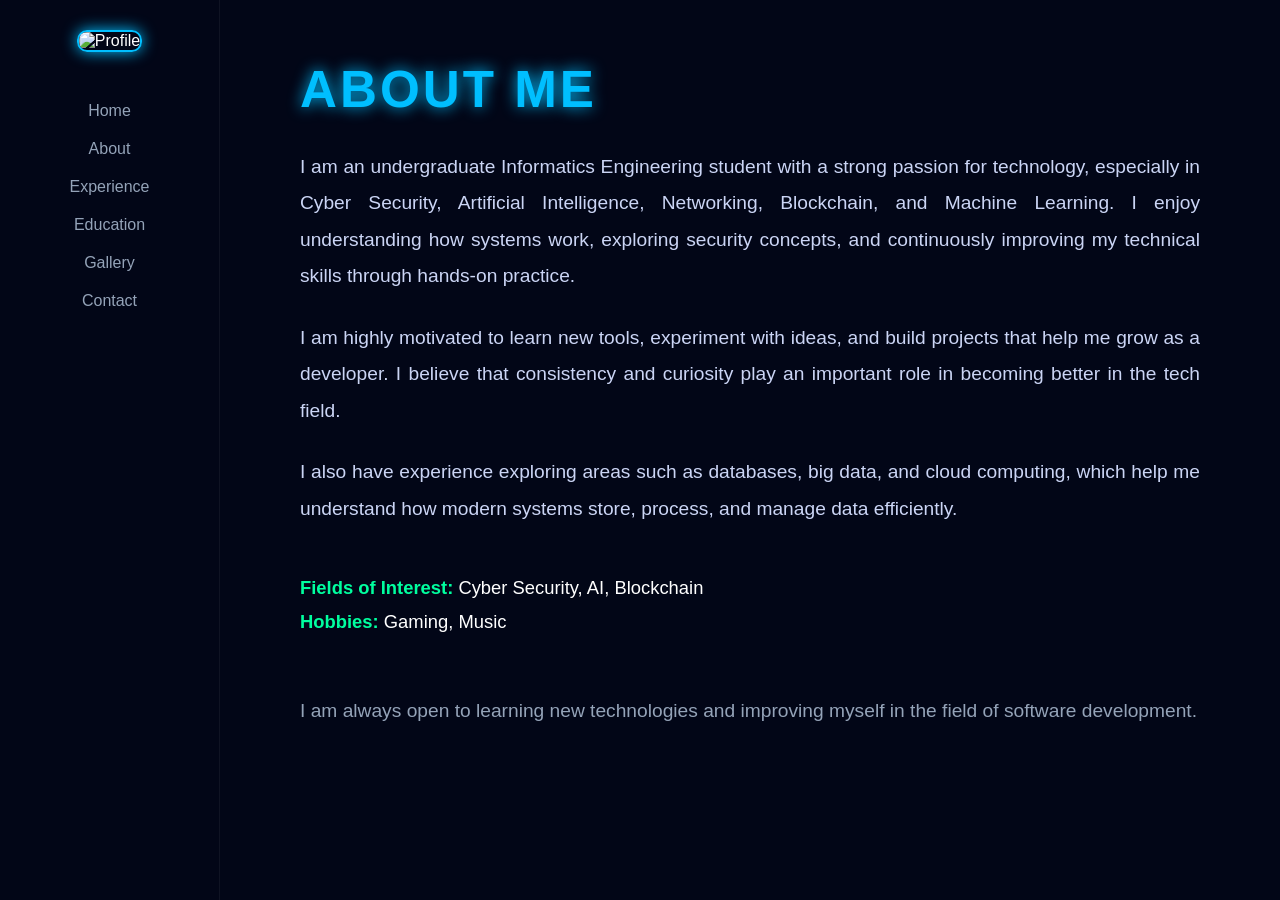
==== about.html @ 000ac721 "Add files via upload" ====
<!DOCTYPE html>
<html lang="en">
<head>
  <meta charset="UTF-8">
  <meta name="viewport" content="width=device-width, initial-scale=1.0">
  <title>About - Erick</title>

  <link rel="stylesheet" href="style.css">
  <link href="https://unpkg.com/aos@2.3.4/dist/aos.css" rel="stylesheet">
</head>
<body>

  <!-- SIDEBAR -->
  <div class="sidebar">
    <img src="assets/img/navbar photo.jpeg" alt="Profile">
    <ul>
      <li><a href="index.html">Home</a></li>
      <li><a href="about.html">About</a></li>
      <li><a href="experience.html">Experience</a></li>
      <li><a href="education.html">Education</a></li>
      <li><a href="gallery.html">Gallery</a></li>
      <li><a href="contact.html">Contact</a></li>
  </div>

  <!-- MAIN -->
  <div class="main main-left">



      <h1 data-aos="fade-up">ABOUT ME</menu></h1>

       <p class="about-text" data-aos="fade-up" data-aos-delay="200">
    I am an undergraduate Informatics Engineering student with a strong passion for technology, especially in Cyber Security, Artificial Intelligence, Networking, Blockchain, and Machine Learning. 
    I enjoy understanding how systems work, exploring security concepts, and continuously improving my technical skills through hands-on practice.
  </p>

  <p class="about-text" data-aos="fade-up" data-aos-delay="300">
    I am highly motivated to learn new tools, experiment with ideas, and build projects that help me grow as a developer. 
    I believe that consistency and curiosity play an important role in becoming better in the tech field.
  </p>
  <p class="about-text" data-aos="fade-up" data-aos-delay="350">
    I also have experience exploring areas such as databases, big data, and cloud computing, which help me understand how modern systems store, process, and manage data efficiently.
  </p>


      <div class="about-list" data-aos="fade-up" data-aos-delay="400">

        <p><strong>Fields of Interest:</strong> Cyber Security, AI, Blockchain</p>
        <p><strong>Hobbies:</strong> Gaming, Music</p>

      </div>

      <p class="closing" data-aos="fade-up" data-aos-delay="600">
        I am always open to learning new technologies and improving myself
        in the field of software development.
      </p>

    </section>

  </div>

  <script src="https://unpkg.com/aos@2.3.4/dist/aos.js"></script>
  <script>
    AOS.init();
  </script>

  <script src="https://unpkg.com/aos@2.3.4/dist/aos.js"></script>
  <script>
    AOS.init();
  </script>

</body>
</html>
---- style.css ----
* {
  margin: 0;
  padding: 0;
  box-sizing: border-box;
  font-family: "Segoe UI", sans-serif;
}

body {
  display: flex;
  background: #020617;
  color: white;
}

/* SIDEBAR */
.sidebar {
  width: 220px;
  height: 100vh;
  background: #020617;
  border-right: 1px solid rgba(255, 255, 255, 0.05);
  padding: 30px 20px;
  text-align: center;
}

.sidebar img {
  width: 90px;
  border-radius: 10px;
  margin-bottom: 30px;
  border: 2px solid #00bfff;
  box-shadow: 0 0 15px #00bfff;
}

.sidebar ul {
  list-style: none;
}

.sidebar ul li {
  margin: 20px 0;
}

.sidebar ul li a {
  color: #94a3b8;
  text-decoration: none;
  transition: 0.3s;
}

.sidebar ul li a:hover {
  color: #00ff9f;
  text-shadow: 0 0 10px #00ff9f;
}

/* MAIN */
.main {
  flex: 1;
  padding: 60px 80px;
  display: flex;
  flex-direction: column;
  align-items: center;
  text-align: center;
}

/* HERO */
.hero {
  display: flex;
  align-items: center;
  justify-content: space-between;
  height: 100vh;
}

/* LEFT */
.hero-left {
  max-width: 50%;
}

.hero-left h1 {
  font-size: 3rem;
}

.hero-left span {
  color: #00bfff;
  text-shadow: 0 0 10px #00bfff;
}

#typing {
  color: #00ff9f;
}

.hero-left p {
  margin: 20px 0;
  color: #94a3b8;
}

/* BUTTON */
.buttons {
  display: flex;
  gap: 15px;
}

.btn-primary {
  background: #00bfff;
  border: none;
  padding: 10px 20px;
  color: black;
  cursor: pointer;
}

.btn-outline {
  background: transparent;
  border: 1px solid #00bfff;
  color: #00bfff;
  padding: 10px 20px;
  cursor: pointer;
}

/* FOTO */
.hero-right img {
  width: 280px;
  border-radius: 50%;
  border: 3px solid #00bfff;
  box-shadow:
    0 0 30px #00bfff,
    0 0 60px #00bfff;
  transition: 0.4s;
}

.hero-right img:hover {
  transform: scale(1.05);
  box-shadow:
    0 0 40px #00ff9f,
    0 0 80px #00ff9f;
}

/* ABOUT */
.about {
  margin-bottom: 60px;
}

.about h1 {
  font-size: 2.5rem;
  margin-bottom: 20px;
}

.about p {
  max-width: 700px;
  color: #94a3b8;
}

/* INTEREST */
.interest {
  margin-bottom: 60px;
}

.interest-box {
  display: grid;
  grid-template-columns: repeat(2, 1fr);
  gap: 20px;
}

.card {
  background: rgba(30, 41, 59, 0.6);
  padding: 20px;
  border-radius: 10px;
  backdrop-filter: blur(10px);
  transition: 0.3s;
}

.card:hover {
  transform: translateY(-5px);
  box-shadow: 0 0 15px #00bfff;
}

/* SKILLS */
.skills {
  margin-bottom: 60px;
}

.skill {
  margin: 15px 0;
}

.bar {
  width: 100%;
  height: 8px;
  background: #1e293b;
  border-radius: 10px;
}

.bar span {
  display: block;
  height: 100%;
  background: #00bfff;
  border-radius: 10px;
}

/* ACTIVE MENU */
.sidebar a.active {
  color: #00bfff;
  text-shadow: 0 0 10px #00bfff;
}

/* ABOUT SECTION */
.about {
  flex: 1;
  max-width: 100%;
  padding-right: 0;
}
.main {
  padding: 60px 80px;
}

/* TITLE */
.about h1 {
  font-size: 3.2rem;
  margin-bottom: 30px;
  color: #00bfff;
  text-shadow: 0 0 15px #00bfff;
  letter-spacing: 3px;
}

/* TEXT PARAGRAPH */
.about-text {
  font-size: 1.2rem;
  color: #cbd5f5;
  line-height: 1.9;
  margin-bottom: 25px;
  text-align: justify; /* INI KUNCI VISUAL */
}

/* LIST */
.about-list {
  margin-top: 25px;
  margin-bottom: 25px;
}

.about-list p {
  font-size: 1.15rem;
  margin-bottom: 12px;
}

/* BOLD LABEL */
.about-list strong {
  color: #00ff9f;
  font-weight: 600;
}

/* CLOSING */
.closing {
  font-size: 1.2rem;
  color: #94a3b8;
  margin-top: 30px;
}

/* Single viewport height - no scroll on any device */
.full-font-about {
  height: calc(100vh - 140px); /* Account for .main padding 60px top/bottom */
  display: flex;
  flex-direction: column;
  justify-content: space-between;
  padding: 20px 0;
}

.full-font-about h1 {
  font-size: clamp(2.8rem, 7vw, 5.5rem) !important;
  margin-bottom: 20px;
  line-height: 1.05;
  flex-shrink: 0;
}

.full-font-about .about-text {
  font-size: clamp(1.4rem, 2.8vw, 2.2rem) !important;
  line-height: 1.45;
  flex: 1;
  overflow: hidden;
  hyphens: auto;
  word-break: break-word;
  display: -webkit-box;
  -webkit-line-clamp: 4; /* Limit lines if too long */
  -webkit-box-orient: vertical;
}

.full-font-about .about-list {
  flex-shrink: 0;
  margin: 15px 0;
}

.full-font-about .about-list p {
  font-size: clamp(1.3rem, 2.5vw, 2rem) !important;
  margin-bottom: 10px;
}

.full-font-about .closing {
  font-size: clamp(1.3rem, 2.5vw, 2rem) !important;
  flex-shrink: 0;
}

/* EXPERIENCE */
.experience-item {
  width: 100%;
  margin-bottom: 60px;
}

/* IMAGE */
.experience-item img {
  width: 100%;
  max-width: 600px;
  display: block;
  margin: 0 auto 20px;
  border-radius: 10px;
  border: 2px solid #00bfff;
  box-shadow: 0 0 20px #00bfff;
}

.experience-item img:hover {
  transform: scale(1.03);
  box-shadow: 0 0 30px #00ff9f;
}

/* TEXT */
.experience-text {
  width: 100%;
  max-width: 700px;
  font-size: 1.1rem;
  line-height: 1.8;
  color: #cbd5f5;
  text-align: center;
  margin: 0 auto;
}

.main-left {
  align-items: flex-start !important;
  text-align: left !important;
  padding: 60px 80px;
}

.main-left h1 {
  text-align: left !important;
  font-size: 3.2rem;
  margin-bottom: 30px;
  color: #00bfff;
  text-shadow: 0 0 15px #00bfff;
  letter-spacing: 3px;
}

.main-left .about-text {
  text-align: justify;
}

.main-centered {
  align-items: center !important;
  text-align: center !important;
}

/* EDUCATION SECTION */
.education-section {
  width: 100%;
  padding: 40px 80px;
}

/* TITLE */
.education-title {
  color: #00eaff;
  font-size: 36px;
  margin-bottom: 40px;
  text-align: left;
}

/* CARD CONTAINER */
.education-container {
  display: flex;
  justify-content: center;
}

/* CARD */
.education-card {
  background: #0f172a;
  padding: 25px;
  border-radius: 12px;
  max-width: 700px;
  width: 100%;
  box-shadow: 0 0 20px rgba(0, 255, 255, 0.1);
  transition: 0.3s ease;
  text-align: left;
}

.education-card:hover {
  transform: translateY(-5px);
  box-shadow: 0 0 25px rgba(0, 255, 255, 0.3);
}

/* TEXT */
.education-card h2 {
  color: #00eaff;
  margin-bottom: 5px;
}

.edu-university {
  color: #cbd5f5;
  font-weight: bold;
}

.edu-year {
  color: #94a3b8;
  margin-bottom: 10px;
}

.edu-desc {
  color: #e2e8f0;
  margin-bottom: 15px;
  line-height: 1.6;
}

/* TAGS */
.edu-tags span {
  display: inline-block;
  background: transparent;
  color: #00eaff;
  padding: 5px 10px;
  margin: 5px 5px 0 0;
  border-radius: 8px;
  font-size: 12px;
  border: 1px solid #00eaff;
}
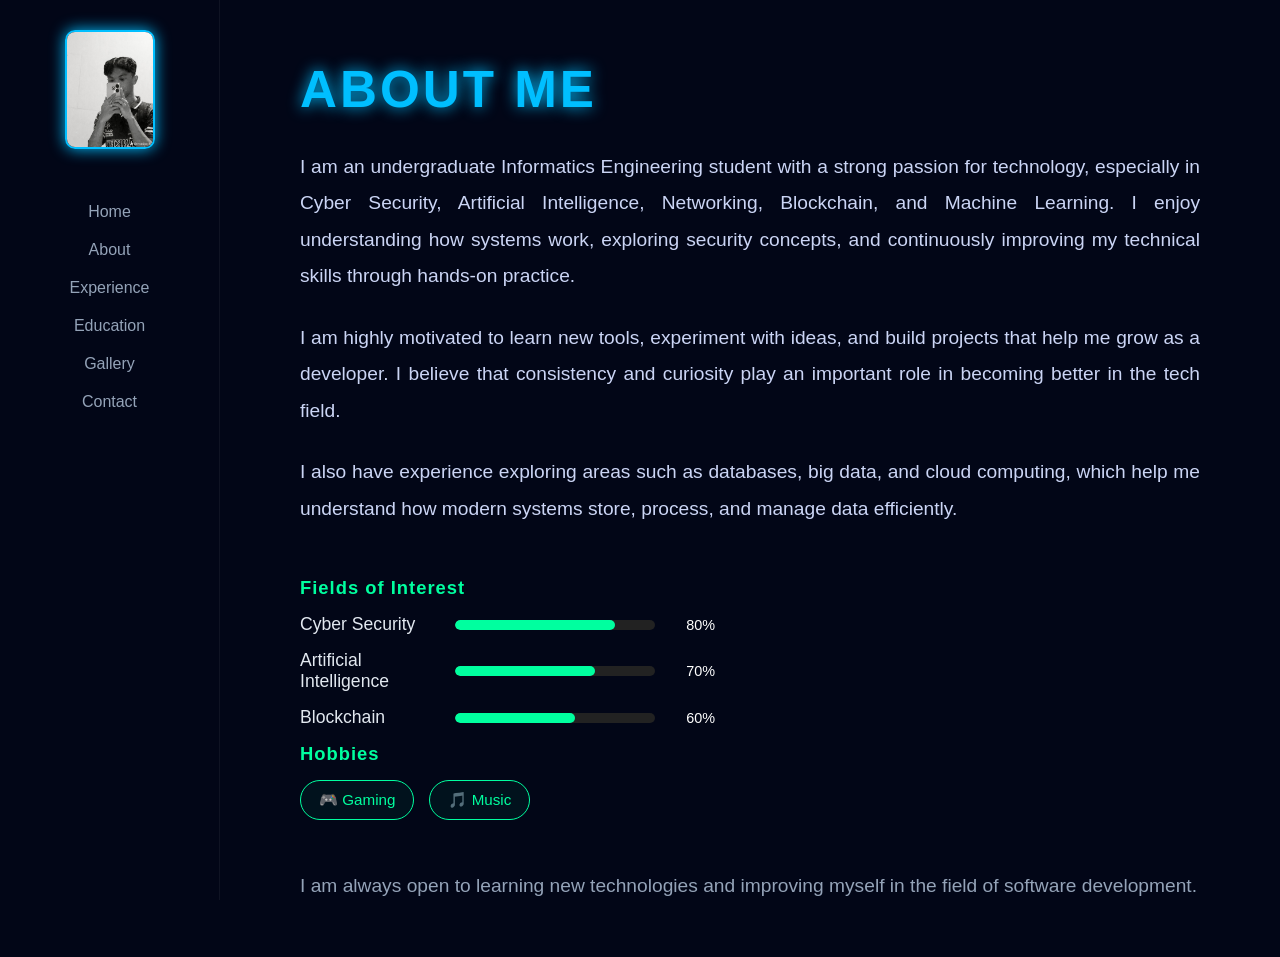
==== commit 1a61251a: "first upload" ====
--- a/about.html
+++ b/about.html
@@ -1,73 +1,88 @@
-<!DOCTYPE html>
-<html lang="en">
-<head>
-  <meta charset="UTF-8">
-  <meta name="viewport" content="width=device-width, initial-scale=1.0">
-  <title>About - Erick</title>
-
-  <link rel="stylesheet" href="style.css">
-  <link href="https://unpkg.com/aos@2.3.4/dist/aos.css" rel="stylesheet">
-</head>
-<body>
-
-  <!-- SIDEBAR -->
-  <div class="sidebar">
-    <img src="assets/img/navbar photo.jpeg" alt="Profile">
-    <ul>
-      <li><a href="index.html">Home</a></li>
-      <li><a href="about.html">About</a></li>
-      <li><a href="experience.html">Experience</a></li>
-      <li><a href="education.html">Education</a></li>
-      <li><a href="gallery.html">Gallery</a></li>
-      <li><a href="contact.html">Contact</a></li>
-  </div>
-
-  <!-- MAIN -->
-  <div class="main main-left">
-
-
-
-      <h1 data-aos="fade-up">ABOUT ME</menu></h1>
-
-       <p class="about-text" data-aos="fade-up" data-aos-delay="200">
-    I am an undergraduate Informatics Engineering student with a strong passion for technology, especially in Cyber Security, Artificial Intelligence, Networking, Blockchain, and Machine Learning. 
-    I enjoy understanding how systems work, exploring security concepts, and continuously improving my technical skills through hands-on practice.
-  </p>
-
-  <p class="about-text" data-aos="fade-up" data-aos-delay="300">
-    I am highly motivated to learn new tools, experiment with ideas, and build projects that help me grow as a developer. 
-    I believe that consistency and curiosity play an important role in becoming better in the tech field.
-  </p>
-  <p class="about-text" data-aos="fade-up" data-aos-delay="350">
-    I also have experience exploring areas such as databases, big data, and cloud computing, which help me understand how modern systems store, process, and manage data efficiently.
-  </p>
-
-
-      <div class="about-list" data-aos="fade-up" data-aos-delay="400">
-
-        <p><strong>Fields of Interest:</strong> Cyber Security, AI, Blockchain</p>
-        <p><strong>Hobbies:</strong> Gaming, Music</p>
-
-      </div>
-
-      <p class="closing" data-aos="fade-up" data-aos-delay="600">
-        I am always open to learning new technologies and improving myself
-        in the field of software development.
-      </p>
-
-    </section>
-
-  </div>
-
-  <script src="https://unpkg.com/aos@2.3.4/dist/aos.js"></script>
-  <script>
-    AOS.init();
-  </script>
-
-  <script src="https://unpkg.com/aos@2.3.4/dist/aos.js"></script>
-  <script>
-    AOS.init();
-  </script>
-
-</body>
-</html>+<!doctype html>
+<html lang="en">
+  <head>
+    <meta charset="UTF-8" />
+    <meta name="viewport" content="width=device-width, initial-scale=1.0" />
+    <title>About - Erick</title>
+
+    <link rel="stylesheet" href="style.css" />
+  </head>
+  <body>
+    <div class="sidebar">
+      <img src="assets/img/Navbar.jpeg" alt="Profile" />
+      <ul>
+        <li><a href="index.html">Home</a></li>
+        <li><a href="about.html">About</a></li>
+        <li><a href="experience.html">Experience</a></li>
+        <li><a href="education.html">Education</a></li>
+        <li><a href="gallery.html">Gallery</a></li>
+        <li><a href="contact.html">Contact</a></li>
+      </ul>
+    </div>
+
+    <div class="main main-left">
+      <h1 data-aos="fade-up">ABOUT ME</h1>
+
+      <p class="about-text" data-aos="fade-up" data-aos-delay="200">
+        I am an undergraduate Informatics Engineering student with a strong
+        passion for technology, especially in Cyber Security, Artificial
+        Intelligence, Networking, Blockchain, and Machine Learning. I enjoy
+        understanding how systems work, exploring security concepts, and
+        continuously improving my technical skills through hands-on practice.
+      </p>
+
+      <p class="about-text" data-aos="fade-up" data-aos-delay="300">
+        I am highly motivated to learn new tools, experiment with ideas, and
+        build projects that help me grow as a developer. I believe that
+        consistency and curiosity play an important role in becoming better in
+        the tech field.
+      </p>
+
+      <p class="about-text" data-aos="fade-up" data-aos-delay="350">
+        I also have experience exploring areas such as databases, big data, and
+        cloud computing, which help me understand how modern systems store,
+        process, and manage data efficiently.
+      </p>
+
+      <div class="about-list" data-aos="fade-up" data-aos-delay="400">
+        <p class="section-title">Fields of Interest</p>
+
+        <div class="about-item">
+          <span class="skill-name">Cyber Security</span>
+          <div class="progress-bar">
+            <div class="progress-fill" style="width: 80%"></div>
+          </div>
+          <span class="percent">80%</span>
+        </div>
+
+        <div class="about-item">
+          <span class="skill-name">Artificial Intelligence</span>
+          <div class="progress-bar">
+            <div class="progress-fill" style="width: 70%"></div>
+          </div>
+          <span class="percent">70%</span>
+        </div>
+
+        <div class="about-item">
+          <span class="skill-name">Blockchain</span>
+          <div class="progress-bar">
+            <div class="progress-fill" style="width: 60%"></div>
+          </div>
+          <span class="percent">60%</span>
+        </div>
+        <p class="section-title" data-aos="fade-up" data-aos-delay="500">
+          Hobbies
+        </p>
+        <div class="hobby-list">
+          <div class="hobby-item">🎮 Gaming</div>
+          <div class="hobby-item">🎵 Music</div>
+        </div>
+      </div>
+
+      <p class="closing" data-aos="fade-up" data-aos-delay="600">
+        I am always open to learning new technologies and improving myself in
+        the field of software development.
+      </p>
+    </div>
+  </body>
+</html>
--- a/style.css
+++ b/style.css
@@ -1,421 +1,736 @@
-* {
-  margin: 0;
-  padding: 0;
-  box-sizing: border-box;
-  font-family: "Segoe UI", sans-serif;
-}
-
-body {
-  display: flex;
-  background: #020617;
-  color: white;
-}
-
-/* SIDEBAR */
-.sidebar {
-  width: 220px;
-  height: 100vh;
-  background: #020617;
-  border-right: 1px solid rgba(255, 255, 255, 0.05);
-  padding: 30px 20px;
-  text-align: center;
-}
-
-.sidebar img {
-  width: 90px;
-  border-radius: 10px;
-  margin-bottom: 30px;
-  border: 2px solid #00bfff;
-  box-shadow: 0 0 15px #00bfff;
-}
-
-.sidebar ul {
-  list-style: none;
-}
-
-.sidebar ul li {
-  margin: 20px 0;
-}
-
-.sidebar ul li a {
-  color: #94a3b8;
-  text-decoration: none;
-  transition: 0.3s;
-}
-
-.sidebar ul li a:hover {
-  color: #00ff9f;
-  text-shadow: 0 0 10px #00ff9f;
-}
-
-/* MAIN */
-.main {
-  flex: 1;
-  padding: 60px 80px;
-  display: flex;
-  flex-direction: column;
-  align-items: center;
-  text-align: center;
-}
-
-/* HERO */
-.hero {
-  display: flex;
-  align-items: center;
-  justify-content: space-between;
-  height: 100vh;
-}
-
-/* LEFT */
-.hero-left {
-  max-width: 50%;
-}
-
-.hero-left h1 {
-  font-size: 3rem;
-}
-
-.hero-left span {
-  color: #00bfff;
-  text-shadow: 0 0 10px #00bfff;
-}
-
-#typing {
-  color: #00ff9f;
-}
-
-.hero-left p {
-  margin: 20px 0;
-  color: #94a3b8;
-}
-
-/* BUTTON */
-.buttons {
-  display: flex;
-  gap: 15px;
-}
-
-.btn-primary {
-  background: #00bfff;
-  border: none;
-  padding: 10px 20px;
-  color: black;
-  cursor: pointer;
-}
-
-.btn-outline {
-  background: transparent;
-  border: 1px solid #00bfff;
-  color: #00bfff;
-  padding: 10px 20px;
-  cursor: pointer;
-}
-
-/* FOTO */
-.hero-right img {
-  width: 280px;
-  border-radius: 50%;
-  border: 3px solid #00bfff;
-  box-shadow:
-    0 0 30px #00bfff,
-    0 0 60px #00bfff;
-  transition: 0.4s;
-}
-
-.hero-right img:hover {
-  transform: scale(1.05);
-  box-shadow:
-    0 0 40px #00ff9f,
-    0 0 80px #00ff9f;
-}
-
-/* ABOUT */
-.about {
-  margin-bottom: 60px;
-}
-
-.about h1 {
-  font-size: 2.5rem;
-  margin-bottom: 20px;
-}
-
-.about p {
-  max-width: 700px;
-  color: #94a3b8;
-}
-
-/* INTEREST */
-.interest {
-  margin-bottom: 60px;
-}
-
-.interest-box {
-  display: grid;
-  grid-template-columns: repeat(2, 1fr);
-  gap: 20px;
-}
-
-.card {
-  background: rgba(30, 41, 59, 0.6);
-  padding: 20px;
-  border-radius: 10px;
-  backdrop-filter: blur(10px);
-  transition: 0.3s;
-}
-
-.card:hover {
-  transform: translateY(-5px);
-  box-shadow: 0 0 15px #00bfff;
-}
-
-/* SKILLS */
-.skills {
-  margin-bottom: 60px;
-}
-
-.skill {
-  margin: 15px 0;
-}
-
-.bar {
-  width: 100%;
-  height: 8px;
-  background: #1e293b;
-  border-radius: 10px;
-}
-
-.bar span {
-  display: block;
-  height: 100%;
-  background: #00bfff;
-  border-radius: 10px;
-}
-
-/* ACTIVE MENU */
-.sidebar a.active {
-  color: #00bfff;
-  text-shadow: 0 0 10px #00bfff;
-}
-
-/* ABOUT SECTION */
-.about {
-  flex: 1;
-  max-width: 100%;
-  padding-right: 0;
-}
-.main {
-  padding: 60px 80px;
-}
-
-/* TITLE */
-.about h1 {
-  font-size: 3.2rem;
-  margin-bottom: 30px;
-  color: #00bfff;
-  text-shadow: 0 0 15px #00bfff;
-  letter-spacing: 3px;
-}
-
-/* TEXT PARAGRAPH */
-.about-text {
-  font-size: 1.2rem;
-  color: #cbd5f5;
-  line-height: 1.9;
-  margin-bottom: 25px;
-  text-align: justify; /* INI KUNCI VISUAL */
-}
-
-/* LIST */
-.about-list {
-  margin-top: 25px;
-  margin-bottom: 25px;
-}
-
-.about-list p {
-  font-size: 1.15rem;
-  margin-bottom: 12px;
-}
-
-/* BOLD LABEL */
-.about-list strong {
-  color: #00ff9f;
-  font-weight: 600;
-}
-
-/* CLOSING */
-.closing {
-  font-size: 1.2rem;
-  color: #94a3b8;
-  margin-top: 30px;
-}
-
-/* Single viewport height - no scroll on any device */
-.full-font-about {
-  height: calc(100vh - 140px); /* Account for .main padding 60px top/bottom */
-  display: flex;
-  flex-direction: column;
-  justify-content: space-between;
-  padding: 20px 0;
-}
-
-.full-font-about h1 {
-  font-size: clamp(2.8rem, 7vw, 5.5rem) !important;
-  margin-bottom: 20px;
-  line-height: 1.05;
-  flex-shrink: 0;
-}
-
-.full-font-about .about-text {
-  font-size: clamp(1.4rem, 2.8vw, 2.2rem) !important;
-  line-height: 1.45;
-  flex: 1;
-  overflow: hidden;
-  hyphens: auto;
-  word-break: break-word;
-  display: -webkit-box;
-  -webkit-line-clamp: 4; /* Limit lines if too long */
-  -webkit-box-orient: vertical;
-}
-
-.full-font-about .about-list {
-  flex-shrink: 0;
-  margin: 15px 0;
-}
-
-.full-font-about .about-list p {
-  font-size: clamp(1.3rem, 2.5vw, 2rem) !important;
-  margin-bottom: 10px;
-}
-
-.full-font-about .closing {
-  font-size: clamp(1.3rem, 2.5vw, 2rem) !important;
-  flex-shrink: 0;
-}
-
-/* EXPERIENCE */
-.experience-item {
-  width: 100%;
-  margin-bottom: 60px;
-}
-
-/* IMAGE */
-.experience-item img {
-  width: 100%;
-  max-width: 600px;
-  display: block;
-  margin: 0 auto 20px;
-  border-radius: 10px;
-  border: 2px solid #00bfff;
-  box-shadow: 0 0 20px #00bfff;
-}
-
-.experience-item img:hover {
-  transform: scale(1.03);
-  box-shadow: 0 0 30px #00ff9f;
-}
-
-/* TEXT */
-.experience-text {
-  width: 100%;
-  max-width: 700px;
-  font-size: 1.1rem;
-  line-height: 1.8;
-  color: #cbd5f5;
-  text-align: center;
-  margin: 0 auto;
-}
-
-.main-left {
-  align-items: flex-start !important;
-  text-align: left !important;
-  padding: 60px 80px;
-}
-
-.main-left h1 {
-  text-align: left !important;
-  font-size: 3.2rem;
-  margin-bottom: 30px;
-  color: #00bfff;
-  text-shadow: 0 0 15px #00bfff;
-  letter-spacing: 3px;
-}
-
-.main-left .about-text {
-  text-align: justify;
-}
-
-.main-centered {
-  align-items: center !important;
-  text-align: center !important;
-}
-
-/* EDUCATION SECTION */
-.education-section {
-  width: 100%;
-  padding: 40px 80px;
-}
-
-/* TITLE */
-.education-title {
-  color: #00eaff;
-  font-size: 36px;
-  margin-bottom: 40px;
-  text-align: left;
-}
-
-/* CARD CONTAINER */
-.education-container {
-  display: flex;
-  justify-content: center;
-}
-
-/* CARD */
-.education-card {
-  background: #0f172a;
-  padding: 25px;
-  border-radius: 12px;
-  max-width: 700px;
-  width: 100%;
-  box-shadow: 0 0 20px rgba(0, 255, 255, 0.1);
-  transition: 0.3s ease;
-  text-align: left;
-}
-
-.education-card:hover {
-  transform: translateY(-5px);
-  box-shadow: 0 0 25px rgba(0, 255, 255, 0.3);
-}
-
-/* TEXT */
-.education-card h2 {
-  color: #00eaff;
-  margin-bottom: 5px;
-}
-
-.edu-university {
-  color: #cbd5f5;
-  font-weight: bold;
-}
-
-.edu-year {
-  color: #94a3b8;
-  margin-bottom: 10px;
-}
-
-.edu-desc {
-  color: #e2e8f0;
-  margin-bottom: 15px;
-  line-height: 1.6;
-}
-
-/* TAGS */
-.edu-tags span {
-  display: inline-block;
-  background: transparent;
-  color: #00eaff;
-  padding: 5px 10px;
-  margin: 5px 5px 0 0;
-  border-radius: 8px;
-  font-size: 12px;
-  border: 1px solid #00eaff;
-}+* {
+  margin: 0;
+  padding: 0;
+  box-sizing: border-box;
+  font-family: "Segoe UI", sans-serif;
+}
+
+img {
+  max-width: 100%;
+  height: auto;
+}
+
+body {
+  display: flex;
+  background: #020617;
+  color: white;
+}
+
+.sidebar {
+  width: 220px;
+  height: 100vh;
+  background: #020617;
+  border-right: 1px solid rgba(255, 255, 255, 0.05);
+  padding: 30px 20px;
+  text-align: center;
+}
+
+.sidebar img {
+  width: 90px;
+  border-radius: 10px;
+  margin-bottom: 30px;
+  border: 2px solid #00bfff;
+  box-shadow: 0 0 15px #00bfff;
+}
+
+.sidebar ul {
+  list-style: none;
+}
+
+.sidebar ul li {
+  margin: 20px 0;
+}
+
+.sidebar ul li a {
+  color: #94a3b8;
+  text-decoration: none;
+  transition: 0.3s;
+}
+
+.sidebar ul li a:hover {
+  color: #00ff9f;
+  text-shadow: 0 0 10px #00ff9f;
+}
+
+.main {
+  flex: 1;
+  padding: 60px 80px;
+  display: flex;
+  flex-direction: column;
+  align-items: center;
+  text-align: center;
+}
+
+.hero {
+  display: flex;
+  align-items: center;
+  justify-content: space-between;
+  height: 100vh;
+}
+
+.hero-left {
+  max-width: 50%;
+}
+
+.hero-left h1 {
+  font-size: 3rem;
+}
+
+.hero-left span {
+  color: #00bfff;
+  text-shadow: 0 0 10px #00bfff;
+}
+
+#typing {
+  color: #00ff9f;
+}
+
+.hero-left p {
+  margin: 20px 0;
+  color: #94a3b8;
+}
+
+.buttons {
+  display: flex;
+  gap: 15px;
+}
+
+.btn-primary {
+  background: #00bfff;
+  border: none;
+  padding: 10px 20px;
+  color: black;
+  cursor: pointer;
+}
+
+.btn-outline {
+  background: transparent;
+  border: 1px solid #00bfff;
+  color: #00bfff;
+  padding: 10px 20px;
+  cursor: pointer;
+}
+
+.hero-right img {
+  width: 280px;
+  border-radius: 50%;
+  border: 3px solid #00bfff;
+  box-shadow:
+    0 0 30px #00bfff,
+    0 0 60px #00bfff;
+  transition: 0.4s;
+}
+
+.hero-right img:hover {
+  transform: scale(1.05);
+  box-shadow:
+    0 0 40px #00ff9f,
+    0 0 80px #00ff9f;
+}
+
+.about {
+  margin-bottom: 60px;
+}
+
+.about h1 {
+  font-size: 2.5rem;
+  margin-bottom: 20px;
+}
+
+.about p {
+  max-width: 700px;
+  color: #94a3b8;
+}
+
+.interest {
+  margin-bottom: 60px;
+}
+
+.interest-box {
+  display: grid;
+  grid-template-columns: repeat(2, 1fr);
+  gap: 20px;
+}
+
+.card {
+  background: rgba(30, 41, 59, 0.6);
+  padding: 20px;
+  border-radius: 10px;
+  backdrop-filter: blur(10px);
+  transition: 0.3s;
+}
+
+.card:hover {
+  transform: translateY(-5px);
+  box-shadow: 0 0 15px #00bfff;
+}
+
+.skills {
+  margin-bottom: 60px;
+}
+
+.skill {
+  margin: 15px 0;
+}
+
+.bar {
+  width: 100%;
+  height: 8px;
+  background: #1e293b;
+  border-radius: 10px;
+}
+
+.bar span {
+  display: block;
+  height: 100%;
+  background: #00bfff;
+  border-radius: 10px;
+}
+
+.sidebar a.active {
+  color: #00bfff;
+  text-shadow: 0 0 10px #00bfff;
+}
+
+.about {
+  flex: 1;
+  max-width: 100%;
+  padding-right: 0;
+}
+.main {
+  padding: 60px 80px;
+}
+
+.about h1 {
+  font-size: 3.2rem;
+  margin-bottom: 30px;
+  color: #00bfff;
+  text-shadow: 0 0 15px #00bfff;
+  letter-spacing: 3px;
+}
+
+
+.about-text {
+  font-size: 1.2rem;
+  color: #cbd5f5;
+  line-height: 1.9;
+  margin-bottom: 25px;
+  text-align: justify;
+}
+
+.section-title {
+  font-size: 1.4rem;
+  font-weight: 600;
+  color: #00ff9f;
+  margin-bottom: 15px;
+  letter-spacing: 1px;
+}
+
+.about-list {
+  margin-top: 25px;
+  margin-bottom: 25px;
+}
+
+.about-list p {
+  font-size: 1.15rem;
+  margin-bottom: 12px;
+}
+
+.about-list strong {
+  color: #00ff9f;
+  font-weight: 600;
+}
+
+.about-item {
+  display: flex;
+  align-items: center;
+  gap: 15px;
+  margin: 15px 0;
+}
+
+.skill-name {
+  width: 180px;
+  font-size: 1.1rem;
+  color: #e2e8f0;
+}
+
+.about-item span:first-child {
+  width: 140px;
+  font-size: 1.1rem;
+}
+.progress-bar {
+  flex: 1;
+  height: 10px;
+  background: #222;
+  border-radius: 5px;
+  overflow: hidden;
+  min-width: 200px;
+}
+
+.progress-fill {
+  height: 100%;
+  background: #00ff9f;
+  border-radius: 5px;
+}
+
+.percent {
+  width: 45px;
+  text-align: right;
+  font-size: 0.9rem;
+}
+
+.hobby-list {
+  display: flex;
+  flex-wrap: wrap;
+  gap: 15px;
+  margin-top: 15px;
+}
+
+.hobby-item {
+  padding: 10px 18px;
+  border-radius: 25px;
+  font-size: 0.95rem;
+  color: #00ff9f;
+  border: 1px solid #00ff9f;
+  background: rgba(0, 255, 159, 0.05);
+
+  cursor: pointer;
+
+  transform: translateY(20px);
+  opacity: 0;
+
+  transition:
+    transform 0.3s ease,
+    box-shadow 0.3s ease,
+    background 0.3s ease,
+    color 0.3s ease;
+}
+
+.about-list[data-aos] .hobby-item {
+  animation: fadeUp 0.6s ease forwards;
+}
+
+.about-list[data-aos] .hobby-item:nth-child(1) {
+  animation-delay: 0.2s;
+}
+.about-list[data-aos] .hobby-item:nth-child(2) {
+  animation-delay: 0.4s;
+}
+.about-list[data-aos] .hobby-item:nth-child(3) {
+  animation-delay: 0.6s;
+}
+
+@keyframes fadeUp {
+  to {
+    transform: translateY(0);
+    opacity: 1;
+  }
+}
+
+.hobby-item:hover {
+  transform: translateY(-5px) scale(1.05);
+
+  background: #00ff9f;
+  color: #020617;
+
+  box-shadow:
+    0 0 10px #00ff9f,
+    0 0 20px #00ff9f,
+    0 0 40px rgba(0, 255, 159, 0.5);
+}
+
+.closing {
+  font-size: 1.2rem;
+  color: #94a3b8;
+  margin-top: 30px;
+}
+
+.full-font-about {
+  height: calc(100vh - 140px);
+  display: flex;
+  flex-direction: column;
+  justify-content: space-between;
+  padding: 20px 0;
+}
+
+.full-font-about h1 {
+  font-size: clamp(2.8rem, 7vw, 5.5rem) !important;
+  margin-bottom: 20px;
+  line-height: 1.05;
+  flex-shrink: 0;
+}
+
+.full-font-about .about-text {
+  font-size: clamp(1.4rem, 2.8vw, 2.2rem) !important;
+  line-height: 1.45;
+  flex: 1;
+  overflow: hidden;
+  hyphens: auto;
+  word-break: break-word;
+  display: -webkit-box;
+  -webkit-line-clamp: 4;
+  -webkit-box-orient: vertical;
+}
+
+.full-font-about .about-list {
+  flex-shrink: 0;
+  margin: 15px 0;
+}
+
+.full-font-about .about-list p {
+  font-size: clamp(1.3rem, 2.5vw, 2rem) !important;
+  margin-bottom: 10px;
+}
+
+.full-font-about .closing {
+  font-size: clamp(1.3rem, 2.5vw, 2rem) !important;
+  flex-shrink: 0;
+}
+
+.experience-item {
+  width: 100%;
+  margin-bottom: 60px;
+}
+
+.experience-item img {
+  width: 100%;
+  max-width: 600px;
+  height: auto;
+  display: block;
+  margin: 0 auto 20px;
+  border-radius: 10px;
+  border: 2px solid #00bfff;
+  box-shadow: 0 0 20px #00bfff;
+}
+
+.experience-item img:hover {
+  transform: scale(1.03);
+  box-shadow: 0 0 30px #00ff9f;
+}
+
+.experience-text {
+  width: 100%;
+  max-width: 700px;
+  font-size: 1.1rem;
+  line-height: 1.8;
+  color: #cbd5f5;
+  text-align: center;
+  margin: 0 auto;
+}
+
+.main-left {
+  align-items: flex-start !important;
+  text-align: left !important;
+  padding: 60px 80px;
+}
+
+.main-left h1 {
+  text-align: left !important;
+  font-size: 3.2rem;
+  margin-bottom: 30px;
+  color: #00bfff;
+  text-shadow: 0 0 15px #00bfff;
+  letter-spacing: 3px;
+}
+
+.main-left .about-text {
+  text-align: justify;
+}
+
+.main-centered {
+  align-items: center !important;
+  text-align: center !important;
+}
+
+.gallery {
+  width: 100%;
+  max-width: 1000px;
+  margin-top: 30px;
+  display: grid;
+  grid-template-columns: repeat(auto-fit, minmax(180px, 1fr));
+  gap: 18px;
+  justify-content: center;
+  align-items: start;
+}
+
+.contact-links {
+  display: flex;
+  flex-wrap: wrap;
+  justify-content: center;
+  gap: 18px;
+  margin-top: 25px;
+}
+
+.contact-card-wrap {
+  display: flex;
+  flex-direction: column;
+  align-items: center;
+  gap: 10px;
+}
+
+.contact-card {
+  display: inline-flex;
+  align-items: center;
+  justify-content: center;
+  width: 140px;
+  height: 110px;
+  border-radius: 14px;
+  border: 1px solid rgba(0, 191, 255, 0.6);
+  background: rgba(15, 23, 42, 0.6);
+  box-shadow: 0 0 18px rgba(0, 191, 255, 0.12);
+  transition:
+    transform 0.2s ease,
+    box-shadow 0.2s ease,
+    border-color 0.2s ease;
+  text-decoration: none;
+}
+
+.contact-card:hover {
+  transform: translateY(-4px);
+  border-color: rgba(0, 255, 159, 0.9);
+  box-shadow: 0 0 28px rgba(0, 255, 159, 0.25);
+}
+
+.contact-card img {
+  width: 52px;
+  height: 52px;
+  object-fit: contain;
+}
+
+.contact-label {
+  color: #cbd5f5;
+  font-size: 0.95rem;
+  letter-spacing: 0.2px;
+}
+
+.contact-desc {
+  margin-top: 10px;
+  color: #94a3b8;
+  font-size: 1.05rem;
+  line-height: 1.5;
+  max-width: 650px;
+}
+
+.gallery img {
+  width: 100%;
+  height: 220px;
+  object-fit: contain;
+  border-radius: 12px;
+  border: 2px solid #00bfff;
+  box-shadow: 0 0 20px rgba(0, 191, 255, 0.2);
+  background: rgba(15, 23, 42, 0.8);
+  transition:
+    transform 0.25s ease,
+    box-shadow 0.25s ease;
+}
+
+.gallery img:hover {
+  transform: scale(1.03);
+  box-shadow: 0 0 30px rgba(0, 255, 159, 0.35);
+}
+
+@media (max-width: 768px) {
+  .gallery img {
+    height: 140px;
+  }
+}
+
+.education-section {
+  width: 100%;
+  padding: 40px 80px;
+}
+
+.education-title {
+  color: #00eaff;
+  font-size: 36px;
+  margin-bottom: 40px;
+  text-align: left;
+}
+
+.education-container {
+  display: flex;
+  justify-content: center;
+}
+
+.education-card {
+  background: #0f172a;
+  padding: 25px;
+  border-radius: 12px;
+  max-width: 700px;
+  width: 100%;
+  box-shadow: 0 0 20px rgba(0, 255, 255, 0.1);
+  transition: 0.3s ease;
+  text-align: left;
+}
+
+.education-card:hover {
+  transform: translateY(-5px);
+  box-shadow: 0 0 25px rgba(0, 255, 255, 0.3);
+}
+
+.education-card h2 {
+  color: #00eaff;
+  margin-bottom: 5px;
+}
+
+.edu-university {
+  color: #cbd5f5;
+  font-weight: bold;
+}
+
+.edu-year {
+  color: #94a3b8;
+  margin-bottom: 10px;
+}
+
+.edu-desc {
+  color: #e2e8f0;
+  margin-bottom: 15px;
+  line-height: 1.6;
+}
+
+.edu-tags span {
+  display: inline-block;
+  background: transparent;
+  color: #00eaff;
+  padding: 5px 10px;
+  margin: 5px 5px 0 0;
+  border-radius: 8px;
+  font-size: 12px;
+  border: 1px solid #00eaff;
+}
+
+@media (max-width: 1024px) {
+  .main {
+    padding: 40px;
+  }
+
+  .main-left {
+    padding: 40px;
+  }
+
+  .about h1,
+  .main-left h1 {
+    font-size: 2.5rem;
+  }
+
+  .hero {
+    flex-direction: column;
+    justify-content: center;
+    text-align: center;
+    gap: 40px;
+  }
+
+  .hero-left {
+    max-width: 100%;
+  }
+
+  .hero-right img {
+    width: 220px;
+  }
+}
+
+@media (max-width: 768px) {
+  body {
+    flex-direction: column;
+  }
+
+  .sidebar {
+    width: 100%;
+    height: auto;
+    padding: 15px;
+    border-right: none;
+    border-bottom: 1px solid rgba(255, 255, 255, 0.05);
+  }
+
+  .sidebar img {
+    width: 60px;
+    margin-bottom: 10px;
+  }
+
+  .sidebar ul {
+    display: flex;
+    flex-wrap: wrap;
+    justify-content: center;
+    gap: 15px;
+  }
+
+  .sidebar ul li {
+    margin: 0;
+  }
+
+  .main,
+  .main-left {
+    padding: 20px;
+  }
+
+  .about h1,
+  .main-left h1 {
+    font-size: 2rem;
+    text-align: center !important;
+  }
+
+  .about-text {
+    font-size: 1rem;
+    text-align: left;
+  }
+
+  .about-item {
+    flex-direction: column;
+    align-items: flex-start;
+    gap: 8px;
+  }
+
+  .skill-name {
+    width: 100%;
+  }
+
+  .progress-bar {
+    width: 100%;
+  }
+
+  .percent {
+    align-self: flex-end;
+  }
+
+  .hero {
+    height: auto;
+    padding-top: 30px;
+  }
+
+  .hero-left h1 {
+    font-size: 2rem;
+  }
+
+  .hero-left p {
+    font-size: 0.95rem;
+  }
+
+  .buttons {
+    justify-content: center;
+    flex-wrap: wrap;
+  }
+}
+
+@media (max-width: 480px) {
+  .about h1,
+  .main-left h1 {
+    font-size: 1.6rem;
+  }
+
+  .about-text {
+    font-size: 0.95rem;
+  }
+
+  .section-title {
+    font-size: 1.2rem;
+  }
+
+  .hero-left h1 {
+    font-size: 1.6rem;
+  }
+
+  .hero-right img {
+    width: 180px;
+  }
+}
